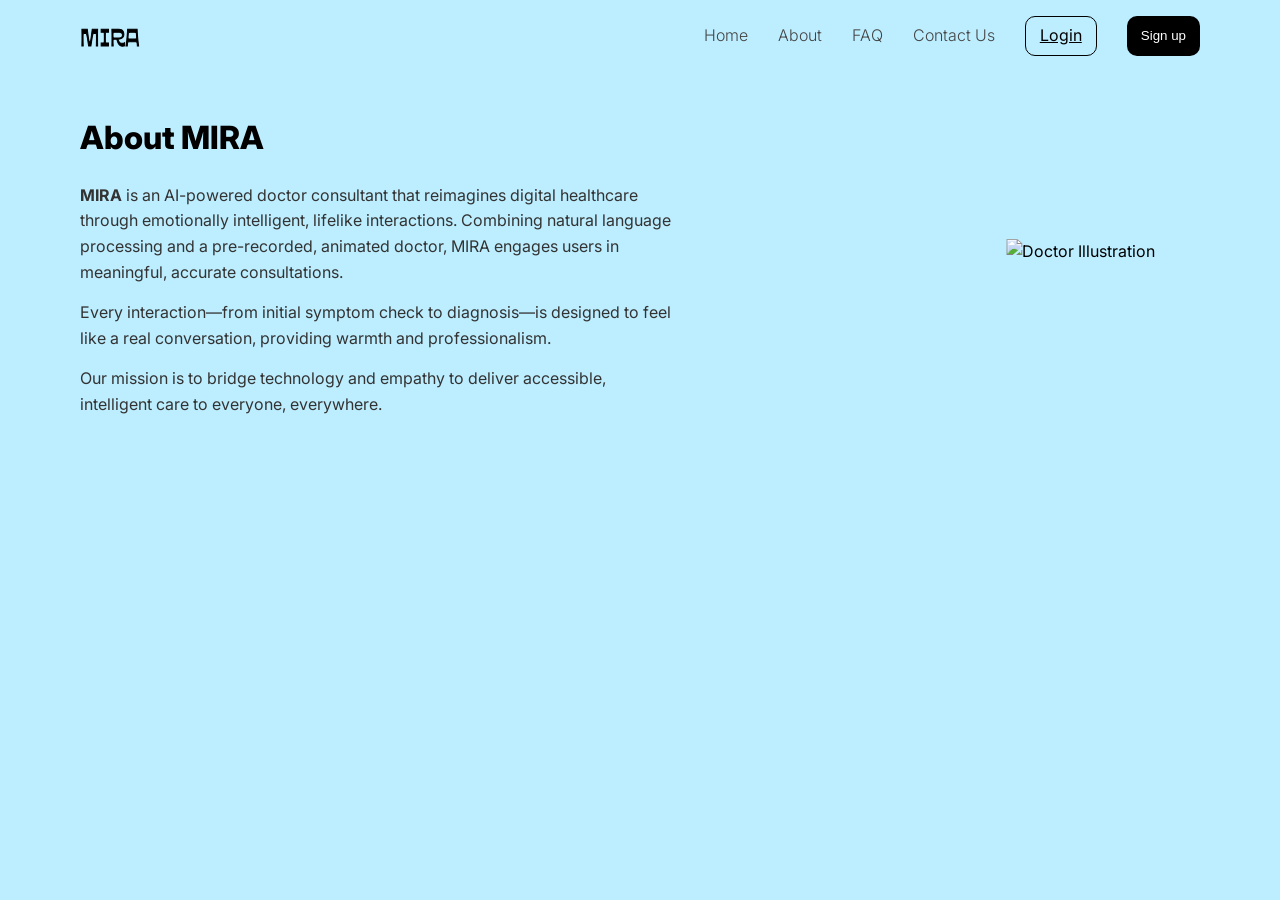
==== about_page.html @ 948367d4 "Initial commit" ====
<!DOCTYPE html>
<html lang="en">
<head>
  <meta charset="UTF-8" />
  <meta name="viewport" content="width=device-width, initial-scale=1.0"/>
  <title>About - MIRA AI Doctor Consultant</title>
  <link rel="stylesheet" href="styles.css"/>
  <link href="https://fonts.googleapis.com/css2?family=Inter:wght@400;600;800&display=swap" rel="stylesheet">
  <link href="https://fonts.googleapis.com/css2?family=Ojuju:wght@600&display=swap" rel="stylesheet">
  <style>
    * {
      box-sizing: border-box;
      margin: 0;
      padding: 0;
    }

    body {
      font-family: 'Inter', sans-serif;
      background-color: #bdeeff;
      color: #000;
      line-height: 1.6;
    }

    header {
      display: flex;
      justify-content: space-between;
      align-items: center;
      padding: 16px 80px;
      background-color: transparent;
    }

    .logo {
      font-family: 'Ojuju', sans-serif;
      font-size: 24px;
      font-weight: 600;
      -webkit-text-stroke: 1px black;
      text-align: center;
    }

    .nav-auth-group {
      display: flex;
      align-items: center;
      gap: 30px;
    }

    nav {
      display: flex;
      gap: 30px;
    }

    nav a {
      text-decoration: none;
      color: #000;
      font-weight: 500;
    }

    nav a.light {
      font-weight: 300;
      color: #444;
    }

    nav a:hover {
      text-decoration: underline;
    }

    nav a.light:hover {
      color: #0077aa;
      text-decoration: underline dashed;
    }

    .auth-buttons {
      display: flex;
      gap: 30px;
    }

    .login {
      border: 1px solid #000;
      background: transparent;
      color: #000;
      padding: 6px 14px;
      border-radius: 10px;
      cursor: pointer;
    }

    .signup {
      background-color: #000;
      color: #fff;
      padding: 6px 14px;
      border-radius: 10px;
      cursor: pointer;
      border: none;
    }

    main {
      padding: 40px 80px;
    }

    .about-section {
      display: flex;
      align-items: center;
      gap: 50px;
      justify-content: space-between;
    }

    .about-text {
      max-width: 600px;
    }

    .about-text h2 {
      font-size: 32px;
      font-weight: 800;
      margin-bottom: 20px;
    }

    .about-text p {
      font-size: 16px;
      color: #333;
      margin-bottom: 15px;
    }

    .image {
      transform: translate(-30%, -20px);
    }

    .image img {
      width: auto;
      height: 570px;
    }


  </style>
</head>
<body>
  <header>
    <div class="logo">MIRA</div>
    <div class="nav-auth-group">
      <nav>
        <a href="index.html" class="light">Home</a>
        <a href="#" class="light">About</a>
        <a href="faq.html" class="light">FAQ</a>
        <a href="feedback.html" class="light">Contact Us</a>
      </nav>
      <div class="auth-buttons">
        <a href="#" class="login" onclick="openLogin()">Login</a>
        <button class="signup">Sign up</button>
      </div>
    </div>
  </header>

  <main>
    <section class="about-section">
      <div class="about-text">
        <h2>About MIRA</h2>
        <p><strong>MIRA</strong> is an AI-powered doctor consultant that reimagines digital healthcare through emotionally intelligent, lifelike interactions. Combining natural language processing and a pre-recorded, animated doctor, MIRA engages users in meaningful, accurate consultations.</p>
        <p>Every interaction—from initial symptom check to diagnosis—is designed to feel like a real conversation, providing warmth and professionalism.</p>
        <p>Our mission is to bridge technology and empathy to deliver accessible, intelligent care to everyone, everywhere.</p>
      </div>
      <div class="image">
        <img src="..\assets\doctor.png" alt="Doctor Illustration">
      </div>
    </section>
  </main>
</body>
</html>
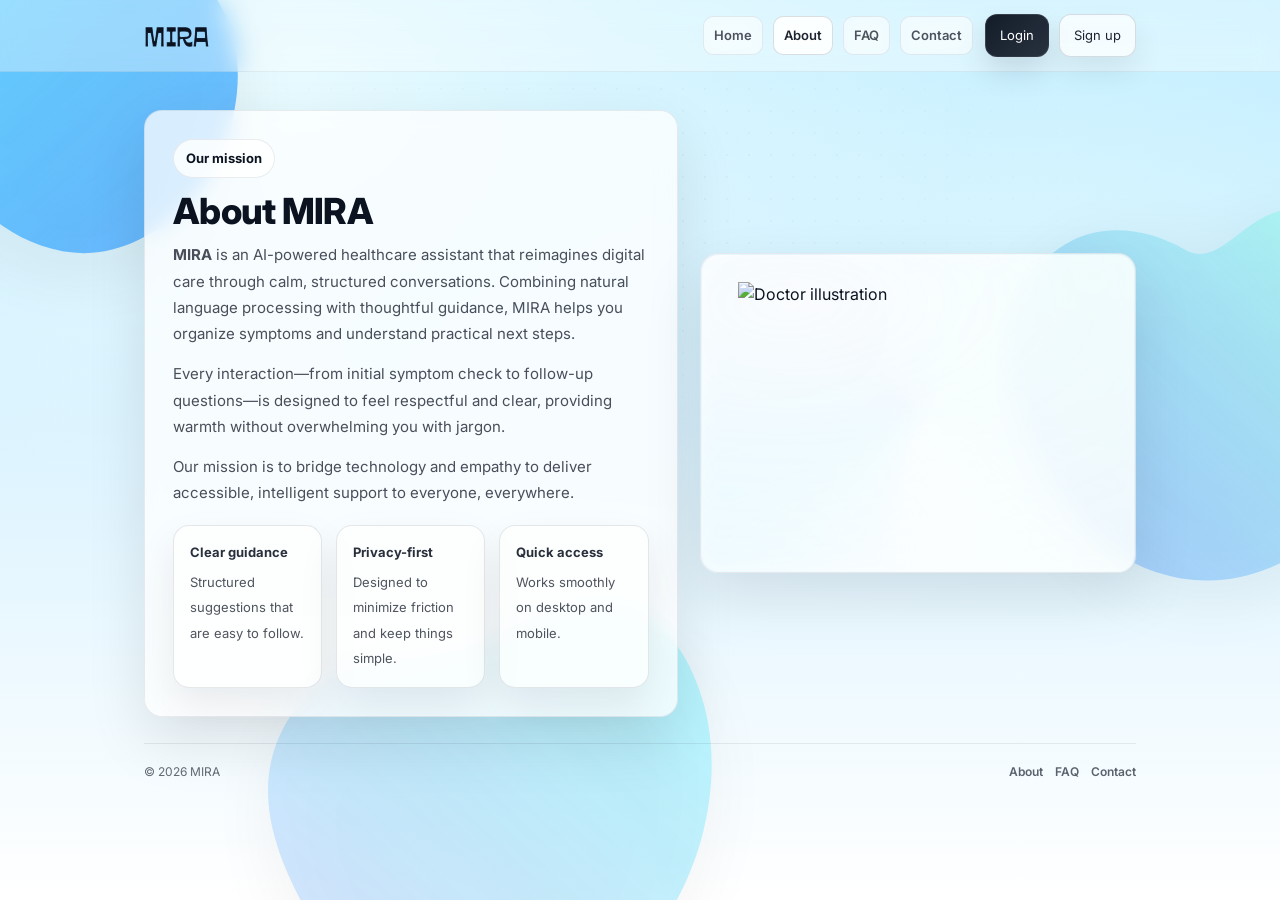
==== commit 60d4a5f4: "0.15" ====
--- a/about_page.html
+++ b/about_page.html
@@ -3,162 +3,101 @@
 <head>
   <meta charset="UTF-8" />
   <meta name="viewport" content="width=device-width, initial-scale=1.0"/>
-  <title>About - MIRA AI Doctor Consultant</title>
+  <title>About - MIRA</title>
   <link rel="stylesheet" href="styles.css"/>
   <link href="https://fonts.googleapis.com/css2?family=Inter:wght@400;600;800&display=swap" rel="stylesheet">
   <link href="https://fonts.googleapis.com/css2?family=Ojuju:wght@600&display=swap" rel="stylesheet">
-  <style>
-    * {
-      box-sizing: border-box;
-      margin: 0;
-      padding: 0;
-    }
-
-    body {
-      font-family: 'Inter', sans-serif;
-      background-color: #bdeeff;
-      color: #000;
-      line-height: 1.6;
-    }
-
-    header {
-      display: flex;
-      justify-content: space-between;
-      align-items: center;
-      padding: 16px 80px;
-      background-color: transparent;
-    }
-
-    .logo {
-      font-family: 'Ojuju', sans-serif;
-      font-size: 24px;
-      font-weight: 600;
-      -webkit-text-stroke: 1px black;
-      text-align: center;
-    }
-
-    .nav-auth-group {
-      display: flex;
-      align-items: center;
-      gap: 30px;
-    }
-
-    nav {
-      display: flex;
-      gap: 30px;
-    }
-
-    nav a {
-      text-decoration: none;
-      color: #000;
-      font-weight: 500;
-    }
-
-    nav a.light {
-      font-weight: 300;
-      color: #444;
-    }
-
-    nav a:hover {
-      text-decoration: underline;
-    }
-
-    nav a.light:hover {
-      color: #0077aa;
-      text-decoration: underline dashed;
-    }
-
-    .auth-buttons {
-      display: flex;
-      gap: 30px;
-    }
-
-    .login {
-      border: 1px solid #000;
-      background: transparent;
-      color: #000;
-      padding: 6px 14px;
-      border-radius: 10px;
-      cursor: pointer;
-    }
-
-    .signup {
-      background-color: #000;
-      color: #fff;
-      padding: 6px 14px;
-      border-radius: 10px;
-      cursor: pointer;
-      border: none;
-    }
-
-    main {
-      padding: 40px 80px;
-    }
-
-    .about-section {
-      display: flex;
-      align-items: center;
-      gap: 50px;
-      justify-content: space-between;
-    }
-
-    .about-text {
-      max-width: 600px;
-    }
-
-    .about-text h2 {
-      font-size: 32px;
-      font-weight: 800;
-      margin-bottom: 20px;
-    }
-
-    .about-text p {
-      font-size: 16px;
-      color: #333;
-      margin-bottom: 15px;
-    }
-
-    .image {
-      transform: translate(-30%, -20px);
-    }
-
-    .image img {
-      width: auto;
-      height: 570px;
-    }
-
-
-  </style>
 </head>
 <body>
-  <header>
-    <div class="logo">MIRA</div>
-    <div class="nav-auth-group">
-      <nav>
-        <a href="index.html" class="light">Home</a>
-        <a href="#" class="light">About</a>
-        <a href="faq.html" class="light">FAQ</a>
-        <a href="feedback.html" class="light">Contact Us</a>
-      </nav>
-      <div class="auth-buttons">
-        <a href="#" class="login" onclick="openLogin()">Login</a>
-        <button class="signup">Sign up</button>
+
+  <div class="bg-vectors" aria-hidden="true">
+    <svg class="vec-1" viewBox="0 0 200 200" xmlns="http://www.w3.org/2000/svg">
+      <defs>
+        <linearGradient id="g1" x1="0" y1="0" x2="1" y2="1">
+          <stop offset="0" stop-color="#55d6ff" stop-opacity="0.95"/>
+          <stop offset="1" stop-color="#1b8cff" stop-opacity="0.65"/>
+        </linearGradient>
+      </defs>
+      <path fill="url(#g1)" d="M44.2,-67.3C57.5,-60.1,68.6,-48.3,74.5,-34.6C80.4,-20.9,81.2,-5.3,78.2,10.1C75.2,25.4,68.4,40.5,57.1,52.9C45.9,65.3,30.2,75,14.1,77.2C-2,79.4,-18.4,74.2,-32.2,64.7C-46.1,55.2,-57.5,41.3,-65.9,25.8C-74.4,10.2,-79.8,-6.9,-77.1,-23.1C-74.3,-39.3,-63.3,-54.6,-49.2,-61.5C-35.2,-68.4,-18.1,-67,0.1,-67.2C18.3,-67.4,36.6,-69.1,44.2,-67.3Z" transform="translate(100 100)"/>
+    </svg>
+    <svg class="vec-2" viewBox="0 0 220 220" xmlns="http://www.w3.org/2000/svg">
+      <defs>
+        <linearGradient id="g2" x1="1" y1="0" x2="0" y2="1">
+          <stop offset="0" stop-color="#a6ffea" stop-opacity="0.85"/>
+          <stop offset="1" stop-color="#6aa4ff" stop-opacity="0.55"/>
+        </linearGradient>
+      </defs>
+      <path fill="url(#g2)" d="M47.3,-71.4C61.6,-64.6,73.7,-52,79.1,-36.9C84.6,-21.7,83.3,-4,79.4,13.3C75.4,30.6,68.7,47.6,56.8,60.6C44.9,73.5,27.9,82.4,10.6,84.4C-6.6,86.4,-24,81.4,-37.9,71.4C-51.7,61.4,-62.1,46.3,-70.2,30.3C-78.4,14.3,-84.3,-2.6,-82,-19C-79.6,-35.4,-69,-51.3,-54.9,-58.6C-40.8,-65.9,-23.2,-64.7,-6.3,-55.1C10.6,-45.5,21.1,-78.2,47.3,-71.4Z" transform="translate(110 110)"/>
+    </svg>
+    <svg class="vec-3" viewBox="0 0 240 240" xmlns="http://www.w3.org/2000/svg">
+      <defs>
+        <linearGradient id="g3" x1="0" y1="1" x2="1" y2="0">
+          <stop offset="0" stop-color="#b8c7ff" stop-opacity="0.6"/>
+          <stop offset="1" stop-color="#62f3ff" stop-opacity="0.45"/>
+        </linearGradient>
+      </defs>
+      <path fill="url(#g3)" d="M54.5,-78.6C69.1,-73.3,78.7,-57.4,83.2,-40.8C87.6,-24.2,86.9,-7,82.7,9.3C78.5,25.6,70.8,40.9,59.2,54.7C47.6,68.5,32.2,80.8,14.8,84.9C-2.6,89,-22.1,84.9,-37.6,75.3C-53.1,65.8,-64.5,50.8,-73.1,34.5C-81.7,18.2,-87.6,0.6,-84.9,-15.8C-82.3,-32.2,-71.2,-47.4,-57.2,-53.6C-43.2,-59.8,-26.2,-57,-9.2,-62C7.8,-67,15.6,-79.8,54.5,-78.6Z" transform="translate(120 120)"/>
+    </svg>
+  </div>
+
+  <header id="siteHeader">
+    <div class="header-inner">
+      <a href="index.html" class="logo">MIRA</a>
+      <div class="header-right">
+        <nav class="top-nav" aria-label="Top navigation">
+          <a href="index.html">Home</a>
+          <a href="about_page.html" class="is-active">About</a>
+          <a href="faq.html">FAQ</a>
+          <a href="contact_us.html">Contact</a>
+        </nav>
+        <div class="header-actions" id="headerActions" aria-label="Account actions">
+          <a href="login.html" class="login-btn">Login</a>
+          <a href="signup.html" class="signup-btn">Sign up</a>
+        </div>
       </div>
     </div>
   </header>
 
   <main>
-    <section class="about-section">
-      <div class="about-text">
-        <h2>About MIRA</h2>
-        <p><strong>MIRA</strong> is an AI-powered doctor consultant that reimagines digital healthcare through emotionally intelligent, lifelike interactions. Combining natural language processing and a pre-recorded, animated doctor, MIRA engages users in meaningful, accurate consultations.</p>
-        <p>Every interaction—from initial symptom check to diagnosis—is designed to feel like a real conversation, providing warmth and professionalism.</p>
-        <p>Our mission is to bridge technology and empathy to deliver accessible, intelligent care to everyone, everywhere.</p>
+    <section class="about-split" aria-label="About MIRA">
+      <div class="card prose">
+        <span class="tagline">Our mission</span>
+        <h1 class="page-title" style="font-size: 36px;">About MIRA</h1>
+        <p><strong>MIRA</strong> is an AI-powered healthcare assistant that reimagines digital care through calm, structured conversations. Combining natural language processing with thoughtful guidance, MIRA helps you organize symptoms and understand practical next steps.</p>
+        <p>Every interaction—from initial symptom check to follow-up questions—is designed to feel respectful and clear, providing warmth without overwhelming you with jargon.</p>
+        <p>Our mission is to bridge technology and empathy to deliver accessible, intelligent support to everyone, everywhere.</p>
+        <div class="grid" style="margin-top: 18px;">
+          <div class="mini">
+            <b>Clear guidance</b>
+            <span>Structured suggestions that are easy to follow.</span>
+          </div>
+          <div class="mini">
+            <b>Privacy-first</b>
+            <span>Designed to minimize friction and keep things simple.</span>
+          </div>
+          <div class="mini">
+            <b>Quick access</b>
+            <span>Works smoothly on desktop and mobile.</span>
+          </div>
+        </div>
       </div>
-      <div class="image">
-        <img src="..\assets\doctor.png" alt="Doctor Illustration">
+      <div class="card visual" aria-label="Doctor illustration">
+        <div class="visual-inner">
+          <img src="../assets/doctor.png" alt="Doctor illustration" />
+        </div>
       </div>
     </section>
+
+    <div class="footer" aria-label="Footer">
+      <div>© <span id="year"></span> MIRA</div>
+      <div class="footer-links">
+        <a href="about_page.html">About</a>
+        <a href="faq.html">FAQ</a>
+        <a href="contact_us.html">Contact</a>
+      </div>
+    </div>
   </main>
+
+  <script src="site.js" defer></script>
 </body>
 </html>
--- a/styles.css
+++ b/styles.css
@@ -0,0 +1,574 @@
+* { box-sizing: border-box; margin: 0; padding: 0; }
+
+html { scroll-behavior: smooth; }
+
+body {
+  font-family: 'Inter', sans-serif;
+  background: radial-gradient(1200px 700px at 20% 10%, #e9fbff 0%, rgba(233, 251, 255, 0) 60%),
+              radial-gradient(1000px 650px at 80% 30%, #d7f5ff 0%, rgba(215, 245, 255, 0) 55%),
+              linear-gradient(180deg, #bdeeff 0%, #cfefff 30%, #ffffff 100%);
+  color: #0b1220;
+  line-height: 1.6;
+  min-height: 100vh;
+  position: relative;
+  overflow-x: hidden;
+}
+
+header {
+  position: sticky;
+  top: 0;
+  z-index: 900;
+  animation: fadeInDown 520ms cubic-bezier(0.2, 0.9, 0.2, 1) both;
+  background: rgba(255, 255, 255, 0.35);
+  backdrop-filter: blur(12px);
+  border-bottom: 1px solid rgba(15, 23, 42, 0.06);
+  transition: box-shadow 160ms ease, background 160ms ease, border-color 160ms ease;
+}
+
+header.is-scrolled {
+  background: rgba(255, 255, 255, 0.68);
+  border-bottom-color: rgba(15, 23, 42, 0.10);
+  box-shadow: 0 18px 50px rgba(2, 8, 23, 0.10);
+}
+
+.header-inner {
+  max-width: 1040px;
+  margin: 0 auto;
+  padding: 14px 24px;
+  display: flex;
+  justify-content: space-between;
+  align-items: center;
+  gap: 14px;
+}
+
+.logo {
+  font-family: 'Ojuju', sans-serif;
+  font-size: 26px;
+  font-weight: 600;
+  letter-spacing: 0.5px;
+  -webkit-text-stroke: 1px rgba(11, 18, 32, 0.9);
+  text-decoration: none;
+  color: inherit;
+}
+
+.header-right {
+  display: inline-flex;
+  align-items: center;
+  gap: 12px;
+}
+
+.top-nav {
+  display: inline-flex;
+  align-items: center;
+  gap: 10px;
+  font-size: 13px;
+  color: rgba(11, 18, 32, 0.7);
+}
+
+.top-nav a {
+  text-decoration: none;
+  color: rgba(11, 18, 32, 0.72);
+  font-weight: 600;
+  padding: 8px 10px;
+  border-radius: 10px;
+  background: rgba(255, 255, 255, 0.45);
+  border: 1px solid rgba(15, 23, 42, 0.08);
+  backdrop-filter: blur(10px);
+  transition: transform 120ms ease, background 120ms ease;
+  white-space: nowrap;
+}
+
+.top-nav a:hover {
+  background: rgba(255, 255, 255, 0.7);
+  transform: translateY(-1px);
+}
+
+.top-nav a.is-active,
+.login-btn.is-active {
+  background: rgba(255, 255, 255, 0.88);
+  border-color: rgba(15, 23, 42, 0.14);
+  color: rgba(11, 18, 32, 0.92);
+}
+
+.header-actions {
+  display: inline-flex;
+  align-items: center;
+  gap: 10px;
+}
+
+.login-btn {
+  display: inline-flex;
+  align-items: center;
+  justify-content: center;
+  gap: 10px;
+  background: linear-gradient(135deg, rgba(11, 18, 32, 0.96) 0%, rgba(11, 18, 32, 0.86) 100%);
+  color: #fff;
+  padding: 10px 14px;
+  border: 1px solid rgba(255, 255, 255, 0.10);
+  border-radius: 12px;
+  font-size: 13px;
+  cursor: pointer;
+  box-shadow: 0 14px 30px rgba(2, 8, 23, 0.12);
+  transition: transform 120ms ease, filter 120ms ease;
+  text-decoration: none;
+  white-space: nowrap;
+  font-family: inherit;
+}
+
+.login-btn:hover {
+  filter: brightness(1.02);
+  transform: translateY(-1px);
+}
+
+.signup-btn {
+  display: inline-flex;
+  align-items: center;
+  justify-content: center;
+  gap: 10px;
+  padding: 10px 14px;
+  border-radius: 12px;
+  font-size: 13px;
+  cursor: pointer;
+  text-decoration: none;
+  color: rgba(11, 18, 32, 0.92);
+  background: rgba(255, 255, 255, 0.7);
+  border: 1px solid rgba(15, 23, 42, 0.14);
+  box-shadow: 0 14px 30px rgba(2, 8, 23, 0.08);
+  transition: transform 120ms ease, background 120ms ease, filter 120ms ease;
+  white-space: nowrap;
+  font-family: inherit;
+}
+
+.signup-btn:hover {
+  background: rgba(255, 255, 255, 0.9);
+  filter: brightness(1.01);
+  transform: translateY(-1px);
+}
+
+main {
+  max-width: 1040px;
+  margin: 0 auto;
+  padding: 28px 24px 80px 24px;
+  position: relative;
+  z-index: 1;
+}
+
+.shell {
+  max-width: 1040px;
+  margin: 0 auto;
+  padding: 28px 24px 80px 24px;
+  position: relative;
+  z-index: 1;
+}
+
+.hero {
+  display: grid;
+  grid-template-columns: 1.1fr 0.9fr;
+  gap: 22px;
+  align-items: center;
+  margin-top: 26px;
+}
+
+.card {
+  background: rgba(255, 255, 255, 0.75);
+  border: 1px solid rgba(15, 23, 42, 0.08);
+  box-shadow: 0 24px 60px rgba(2, 8, 23, 0.10);
+  border-radius: 18px;
+  padding: 28px 28px;
+  backdrop-filter: blur(10px);
+  animation: fadeInUp 620ms cubic-bezier(0.2, 0.9, 0.2, 1) both;
+}
+
+.tagline {
+  background: rgba(255, 255, 255, 0.8);
+  padding: 8px 12px;
+  border-radius: 999px;
+  font-weight: 700;
+  display: inline-block;
+  margin-bottom: 14px;
+  border: 1px solid rgba(15, 23, 42, 0.08);
+  font-size: 13px;
+}
+
+.hero h1,
+.page-title {
+  font-size: 42px;
+  font-weight: 800;
+  margin-bottom: 12px;
+  letter-spacing: -0.02em;
+  line-height: 1.08;
+}
+
+.hero p,
+.page-lead {
+  font-size: 15px;
+  color: rgba(11, 18, 32, 0.75);
+  margin-bottom: 18px;
+}
+
+.cta-row {
+  display: flex;
+  gap: 12px;
+  flex-wrap: wrap;
+  align-items: center;
+  margin-top: 10px;
+}
+
+.primary-cta {
+  display: inline-flex;
+  align-items: center;
+  justify-content: center;
+  gap: 10px;
+  background: linear-gradient(135deg, #0077aa 0%, #0a4aa6 100%);
+  color: #fff;
+  padding: 12px 16px;
+  border-radius: 12px;
+  text-decoration: none;
+  font-weight: bold;
+  font-size: 14px;
+  transition: transform 120ms ease, filter 120ms ease;
+  position: relative;
+  overflow: hidden;
+  border: none;
+  cursor: pointer;
+  font-family: inherit;
+}
+
+.primary-cta::after {
+  content: "";
+  position: absolute;
+  inset: -2px;
+  background: linear-gradient(110deg, rgba(255,255,255,0) 0%, rgba(255,255,255,0.22) 45%, rgba(255,255,255,0) 70%);
+  transform: translateX(-120%);
+  transition: transform 700ms ease;
+}
+
+.primary-cta:hover {
+  filter: brightness(0.98);
+  transform: translateY(-1px);
+}
+
+.primary-cta:hover::after { transform: translateX(120%); }
+
+.secondary-cta {
+  display: inline-flex;
+  align-items: center;
+  justify-content: center;
+  gap: 10px;
+  padding: 12px 16px;
+  border-radius: 12px;
+  font-size: 14px;
+  cursor: pointer;
+  text-decoration: none;
+  color: rgba(11, 18, 32, 0.92);
+  background: rgba(255, 255, 255, 0.7);
+  border: 1px solid rgba(15, 23, 42, 0.14);
+  box-shadow: 0 18px 40px rgba(2, 8, 23, 0.08);
+  transition: transform 120ms ease, background 120ms ease, filter 120ms ease;
+  white-space: nowrap;
+}
+
+.secondary-cta:hover {
+  background: rgba(255, 255, 255, 0.9);
+  filter: brightness(1.01);
+  transform: translateY(-1px);
+}
+
+.fineprint {
+  margin-top: 14px;
+  font-size: 12px;
+  color: rgba(11, 18, 32, 0.62);
+  max-width: 70ch;
+}
+
+.visual {
+  position: relative;
+  overflow: hidden;
+  min-height: 360px;
+  animation-delay: 110ms;
+}
+
+.visual::before {
+  content: "";
+  position: absolute;
+  inset: -2px;
+  background: conic-gradient(from 180deg at 50% 50%,
+    rgba(85, 214, 255, 0.0) 0deg,
+    rgba(85, 214, 255, 0.65) 70deg,
+    rgba(106, 164, 255, 0.55) 140deg,
+    rgba(166, 255, 234, 0.55) 220deg,
+    rgba(85, 214, 255, 0.0) 360deg
+  );
+  opacity: 0.26;
+  filter: blur(10px);
+  animation: haloSpin 12s linear infinite;
+}
+
+.visual::after {
+  content: "";
+  position: absolute;
+  inset: 1px;
+  border-radius: 17px;
+  background: radial-gradient(700px 350px at 20% 15%, rgba(255,255,255,0.85) 0%, rgba(255,255,255,0.55) 40%, rgba(255,255,255,0.35) 100%);
+  pointer-events: none;
+}
+
+.visual-inner {
+  position: relative;
+  z-index: 1;
+  display: grid;
+  place-items: center;
+  height: 100%;
+}
+
+.visual img {
+  width: min(420px, 95%);
+  height: auto;
+  filter: drop-shadow(0 28px 70px rgba(2, 8, 23, 0.18));
+}
+
+.section { margin-top: 22px; }
+
+.section h2 {
+  font-size: 18px;
+  letter-spacing: -0.01em;
+  margin: 0 0 12px 0;
+}
+
+.grid {
+  display: grid;
+  grid-template-columns: repeat(3, 1fr);
+  gap: 14px;
+}
+
+.grid-2 {
+  display: grid;
+  grid-template-columns: 1fr 1fr;
+  gap: 22px;
+  align-items: start;
+}
+
+.mini {
+  background: rgba(255, 255, 255, 0.65);
+  border: 1px solid rgba(15, 23, 42, 0.10);
+  border-radius: 16px;
+  padding: 16px 16px;
+  box-shadow: 0 18px 40px rgba(2, 8, 23, 0.08);
+}
+
+.mini b {
+  display: block;
+  font-size: 13px;
+  margin-bottom: 6px;
+  color: rgba(11, 18, 32, 0.88);
+}
+
+.mini span,
+.mini p {
+  font-size: 13px;
+  color: rgba(11, 18, 32, 0.72);
+  line-height: 1.6;
+  margin: 0;
+}
+
+details {
+  background: rgba(255, 255, 255, 0.65);
+  border: 1px solid rgba(15, 23, 42, 0.10);
+  border-radius: 14px;
+  padding: 14px 14px;
+  box-shadow: 0 18px 40px rgba(2, 8, 23, 0.06);
+}
+
+details + details { margin-top: 10px; }
+
+summary {
+  cursor: pointer;
+  font-weight: 700;
+  color: rgba(11, 18, 32, 0.86);
+  list-style: none;
+}
+
+summary::-webkit-details-marker { display: none; }
+
+.faq-a {
+  margin-top: 10px;
+  font-size: 13px;
+  color: rgba(11, 18, 32, 0.72);
+  line-height: 1.7;
+}
+
+.footer {
+  margin-top: 26px;
+  padding: 18px 0 0 0;
+  border-top: 1px solid rgba(15, 23, 42, 0.08);
+  color: rgba(11, 18, 32, 0.62);
+  font-size: 12px;
+  display: flex;
+  gap: 10px;
+  justify-content: space-between;
+  flex-wrap: wrap;
+}
+
+.footer a {
+  color: rgba(11, 18, 32, 0.66);
+  text-decoration: none;
+  font-weight: 600;
+}
+
+.footer a:hover { text-decoration: underline; }
+
+.footer-links {
+  display: flex;
+  gap: 12px;
+  flex-wrap: wrap;
+}
+
+.bg-vectors {
+  position: fixed;
+  inset: 0;
+  pointer-events: none;
+  z-index: 0;
+}
+
+.bg-vectors::before {
+  content: "";
+  position: absolute;
+  inset: 0;
+  opacity: 0.35;
+  background-image: radial-gradient(circle at 1px 1px, rgba(15, 23, 42, 0.10) 1px, rgba(0,0,0,0) 1.2px);
+  background-size: 22px 22px;
+  mask-image: radial-gradient(800px 520px at 50% 20%, rgba(0,0,0,1) 0%, rgba(0,0,0,0) 70%);
+  animation: gridPulse 7s ease-in-out infinite;
+}
+
+.bg-vectors svg {
+  position: absolute;
+  opacity: 0.9;
+  filter: drop-shadow(0 18px 40px rgba(2, 8, 23, 0.10));
+  transform-origin: 50% 50%;
+}
+
+.vec-1 { left: -140px; top: -120px; width: 420px; height: 420px; opacity: 0.55; animation: float1 9.5s ease-in-out infinite; }
+.vec-2 { right: -180px; top: 120px; width: 520px; height: 520px; opacity: 0.45; animation: float2 12s ease-in-out infinite; }
+.vec-3 { left: 14%; bottom: -220px; width: 620px; height: 620px; opacity: 0.35; animation: float3 14s ease-in-out infinite; }
+
+/* Contact form */
+.form-field {
+  margin-bottom: 16px;
+}
+
+.form-field label {
+  display: block;
+  font-size: 13px;
+  font-weight: 600;
+  margin-bottom: 6px;
+  color: rgba(11, 18, 32, 0.82);
+}
+
+.form-field input,
+.form-field textarea {
+  width: 100%;
+  padding: 12px;
+  border: 1px solid rgba(15, 23, 42, 0.16);
+  border-radius: 8px;
+  font-size: 14px;
+  font-family: inherit;
+  outline: none;
+  transition: border-color 160ms ease, box-shadow 160ms ease;
+  background: rgba(255, 255, 255, 0.9);
+}
+
+.form-field input:focus,
+.form-field textarea:focus {
+  border-color: #0077aa;
+  box-shadow: 0 0 0 4px rgba(0, 119, 170, 0.15);
+}
+
+.form-field textarea {
+  min-height: 140px;
+  resize: vertical;
+}
+
+.form-row-2 {
+  display: grid;
+  grid-template-columns: 1fr 1fr;
+  gap: 14px;
+}
+
+.ask-card {
+  text-align: center;
+}
+
+.ask-card img {
+  width: min(140px, 60%);
+  height: auto;
+  margin: 0 auto 16px;
+  display: block;
+  border-radius: 12px;
+}
+
+.ask-card h2 {
+  font-size: 18px;
+  margin-bottom: 8px;
+}
+
+.ask-card p {
+  font-size: 13px;
+  color: rgba(11, 18, 32, 0.72);
+  margin-bottom: 16px;
+}
+
+.about-split {
+  display: grid;
+  grid-template-columns: 1.1fr 0.9fr;
+  gap: 22px;
+  align-items: center;
+  margin-top: 10px;
+}
+
+.about-split .visual {
+  min-height: 320px;
+}
+
+.prose p {
+  font-size: 15px;
+  color: rgba(11, 18, 32, 0.74);
+  margin-bottom: 14px;
+  line-height: 1.75;
+}
+
+.prose p:last-child {
+  margin-bottom: 0;
+}
+
+@keyframes fadeInUp { from { opacity: 0; transform: translateY(10px); } to { opacity: 1; transform: translateY(0); } }
+@keyframes fadeInDown { from { opacity: 0; transform: translateY(-10px); } to { opacity: 1; transform: translateY(0); } }
+@keyframes float1 { 0%, 100% { transform: translate3d(0, 0, 0) rotate(0deg); } 50% { transform: translate3d(14px, 10px, 0) rotate(6deg); } }
+@keyframes float2 { 0%, 100% { transform: translate3d(0, 0, 0) rotate(0deg); } 50% { transform: translate3d(-16px, 12px, 0) rotate(-5deg); } }
+@keyframes float3 { 0%, 100% { transform: translate3d(0, 0, 0) rotate(0deg); } 50% { transform: translate3d(10px, -14px, 0) rotate(4deg); } }
+@keyframes gridPulse { 0%, 100% { opacity: 0.24; transform: translate3d(0, 0, 0); } 50% { opacity: 0.42; transform: translate3d(0, -6px, 0); } }
+@keyframes haloSpin { from { transform: rotate(0deg); } to { transform: rotate(360deg); } }
+
+@media (prefers-reduced-motion: reduce) {
+  header, .card { animation: none !important; }
+  .bg-vectors svg { animation: none !important; }
+  .bg-vectors::before { animation: none !important; }
+  .visual::before { animation: none !important; }
+  .primary-cta::after { transition: none !important; }
+}
+
+@media (max-width: 980px) {
+  .hero,
+  .about-split,
+  .grid-2 { grid-template-columns: 1fr; }
+  .grid { grid-template-columns: 1fr; }
+  .hero h1,
+  .page-title { font-size: 36px; }
+  .card { padding: 22px; }
+  .form-row-2 { grid-template-columns: 1fr; }
+}
+
+@media (max-width: 520px) {
+  .header-right { gap: 8px; }
+  .top-nav { display: none; }
+}
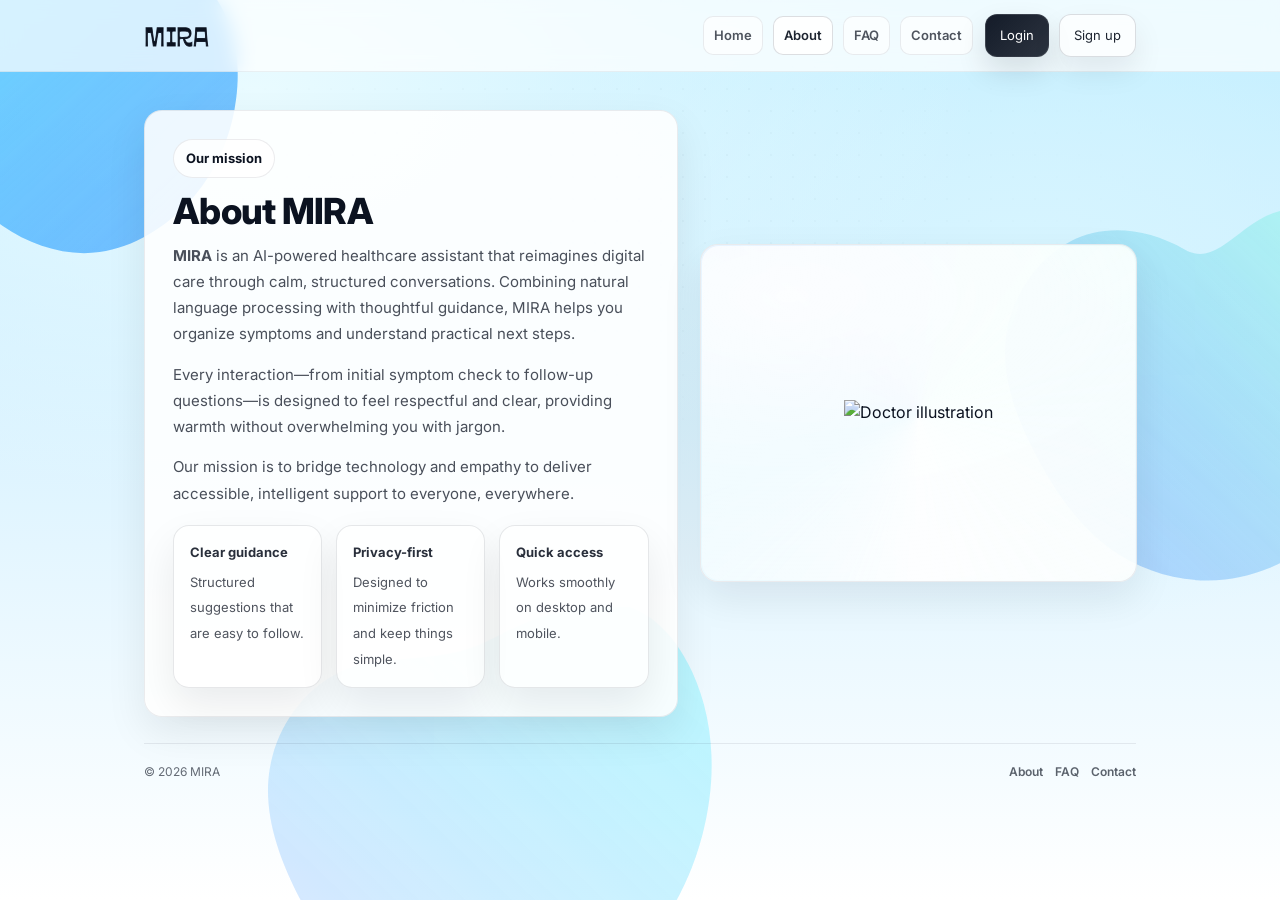
==== commit 6acdde4f: "Updated the UI" ====
--- a/about_page.html
+++ b/about_page.html
@@ -4,9 +4,11 @@
   <meta charset="UTF-8" />
   <meta name="viewport" content="width=device-width, initial-scale=1.0"/>
   <title>About - MIRA</title>
+  <link rel="preconnect" href="https://fonts.googleapis.com">
+  <link rel="preconnect" href="https://fonts.gstatic.com" crossorigin>
   <link rel="stylesheet" href="styles.css"/>
-  <link href="https://fonts.googleapis.com/css2?family=Inter:wght@400;600;800&display=swap" rel="stylesheet">
-  <link href="https://fonts.googleapis.com/css2?family=Ojuju:wght@600&display=swap" rel="stylesheet">
+  <link rel="stylesheet" href="https://fonts.googleapis.com/css2?family=Inter:wght@400;600;800&family=Ojuju:wght@600&display=swap" media="print" onload="this.media='all'">
+  <noscript><link rel="stylesheet" href="https://fonts.googleapis.com/css2?family=Inter:wght@400;600;800&family=Ojuju:wght@600&display=swap"></noscript>
 </head>
 <body>
 
--- a/styles.css
+++ b/styles.css
@@ -3,7 +3,7 @@
 html { scroll-behavior: smooth; }
 
 body {
-  font-family: 'Inter', sans-serif;
+  font-family: 'Inter', system-ui, -apple-system, Segoe UI, Roboto, sans-serif;
   background: radial-gradient(1200px 700px at 20% 10%, #e9fbff 0%, rgba(233, 251, 255, 0) 60%),
               radial-gradient(1000px 650px at 80% 30%, #d7f5ff 0%, rgba(215, 245, 255, 0) 55%),
               linear-gradient(180deg, #bdeeff 0%, #cfefff 30%, #ffffff 100%);
@@ -12,23 +12,35 @@
   min-height: 100vh;
   position: relative;
   overflow-x: hidden;
+  text-rendering: optimizeLegibility;
+  -webkit-font-smoothing: antialiased;
 }
 
 header {
   position: sticky;
   top: 0;
   z-index: 900;
-  animation: fadeInDown 520ms cubic-bezier(0.2, 0.9, 0.2, 1) both;
-  background: rgba(255, 255, 255, 0.35);
-  backdrop-filter: blur(12px);
+  animation: fadeInDown 320ms cubic-bezier(0.2, 0.9, 0.2, 1) both;
+  background: rgba(255, 255, 255, 0.82);
   border-bottom: 1px solid rgba(15, 23, 42, 0.06);
-  transition: box-shadow 160ms ease, background 160ms ease, border-color 160ms ease;
+  transition: box-shadow 120ms ease, background 120ms ease, border-color 120ms ease;
 }
 
 header.is-scrolled {
-  background: rgba(255, 255, 255, 0.68);
+  background: rgba(255, 255, 255, 0.94);
   border-bottom-color: rgba(15, 23, 42, 0.10);
-  box-shadow: 0 18px 50px rgba(2, 8, 23, 0.10);
+  box-shadow: 0 12px 32px rgba(2, 8, 23, 0.08);
+}
+
+@supports ((backdrop-filter: blur(1px)) or (-webkit-backdrop-filter: blur(1px))) {
+  header {
+    background: rgba(255, 255, 255, 0.72);
+    backdrop-filter: blur(10px);
+    -webkit-backdrop-filter: blur(10px);
+  }
+  header.is-scrolled {
+    background: rgba(255, 255, 255, 0.88);
+  }
 }
 
 .header-inner {
@@ -71,10 +83,9 @@
   font-weight: 600;
   padding: 8px 10px;
   border-radius: 10px;
-  background: rgba(255, 255, 255, 0.45);
+  background: rgba(255, 255, 255, 0.65);
   border: 1px solid rgba(15, 23, 42, 0.08);
-  backdrop-filter: blur(10px);
-  transition: transform 120ms ease, background 120ms ease;
+  transition: transform 100ms ease, background 100ms ease;
   white-space: nowrap;
 }
 
@@ -170,13 +181,13 @@
 }
 
 .card {
-  background: rgba(255, 255, 255, 0.75);
+  background: rgba(255, 255, 255, 0.88);
   border: 1px solid rgba(15, 23, 42, 0.08);
-  box-shadow: 0 24px 60px rgba(2, 8, 23, 0.10);
+  box-shadow: 0 16px 40px rgba(2, 8, 23, 0.08);
   border-radius: 18px;
   padding: 28px 28px;
-  backdrop-filter: blur(10px);
-  animation: fadeInUp 620ms cubic-bezier(0.2, 0.9, 0.2, 1) both;
+  animation: fadeInUp 360ms cubic-bezier(0.2, 0.9, 0.2, 1) both;
+  contain: layout style;
 }
 
 .tagline {
@@ -299,9 +310,9 @@
     rgba(166, 255, 234, 0.55) 220deg,
     rgba(85, 214, 255, 0.0) 360deg
   );
-  opacity: 0.26;
-  filter: blur(10px);
-  animation: haloSpin 12s linear infinite;
+  opacity: 0.2;
+  will-change: transform;
+  animation: haloSpin 18s linear infinite;
 }
 
 .visual::after {
@@ -319,15 +330,27 @@
   display: grid;
   place-items: center;
   height: 100%;
-}
-
-.visual img {
-  width: min(420px, 95%);
-  height: auto;
-  filter: drop-shadow(0 28px 70px rgba(2, 8, 23, 0.18));
-}
-
-.section { margin-top: 22px; }
+  min-height: 280px;
+}
+
+.hero-graphic {
+  width: min(280px, 80%);
+  aspect-ratio: 1;
+  border-radius: 50%;
+  background: radial-gradient(circle at 35% 30%, #ffffff 0%, #d4f4ff 45%, #9ee8ff 100%);
+  box-shadow: 0 24px 60px rgba(0, 119, 170, 0.18);
+  display: grid;
+  place-items: center;
+  font-size: 88px;
+  line-height: 1;
+  user-select: none;
+}
+
+.section {
+  margin-top: 22px;
+  content-visibility: auto;
+  contain-intrinsic-size: auto 200px;
+}
 
 .section h2 {
   font-size: 18px;
@@ -428,29 +451,30 @@
   inset: 0;
   pointer-events: none;
   z-index: 0;
+  contain: strict;
 }
 
 .bg-vectors::before {
   content: "";
   position: absolute;
   inset: 0;
-  opacity: 0.35;
+  opacity: 0.28;
   background-image: radial-gradient(circle at 1px 1px, rgba(15, 23, 42, 0.10) 1px, rgba(0,0,0,0) 1.2px);
   background-size: 22px 22px;
   mask-image: radial-gradient(800px 520px at 50% 20%, rgba(0,0,0,1) 0%, rgba(0,0,0,0) 70%);
-  animation: gridPulse 7s ease-in-out infinite;
 }
 
 .bg-vectors svg {
   position: absolute;
-  opacity: 0.9;
-  filter: drop-shadow(0 18px 40px rgba(2, 8, 23, 0.10));
+  opacity: 0.85;
+  transform: translate3d(0, 0, 0);
   transform-origin: 50% 50%;
-}
-
-.vec-1 { left: -140px; top: -120px; width: 420px; height: 420px; opacity: 0.55; animation: float1 9.5s ease-in-out infinite; }
-.vec-2 { right: -180px; top: 120px; width: 520px; height: 520px; opacity: 0.45; animation: float2 12s ease-in-out infinite; }
-.vec-3 { left: 14%; bottom: -220px; width: 620px; height: 620px; opacity: 0.35; animation: float3 14s ease-in-out infinite; }
+  will-change: transform;
+}
+
+.vec-1 { left: -140px; top: -120px; width: 420px; height: 420px; opacity: 0.45; animation: float1 12s ease-in-out infinite; }
+.vec-2 { right: -180px; top: 120px; width: 520px; height: 520px; opacity: 0.35; animation: float2 15s ease-in-out infinite; }
+.vec-3 { left: 14%; bottom: -220px; width: 620px; height: 620px; opacity: 0.28; animation: float3 18s ease-in-out infinite; }
 
 /* Contact form */
 .form-field {
@@ -549,6 +573,11 @@
 @keyframes gridPulse { 0%, 100% { opacity: 0.24; transform: translate3d(0, 0, 0); } 50% { opacity: 0.42; transform: translate3d(0, -6px, 0); } }
 @keyframes haloSpin { from { transform: rotate(0deg); } to { transform: rotate(360deg); } }
 
+@media (max-width: 980px) {
+  .vec-1, .vec-2, .vec-3 { animation: none; opacity: 0.25; }
+  .visual::before { animation: none; }
+}
+
 @media (prefers-reduced-motion: reduce) {
   header, .card { animation: none !important; }
   .bg-vectors svg { animation: none !important; }
